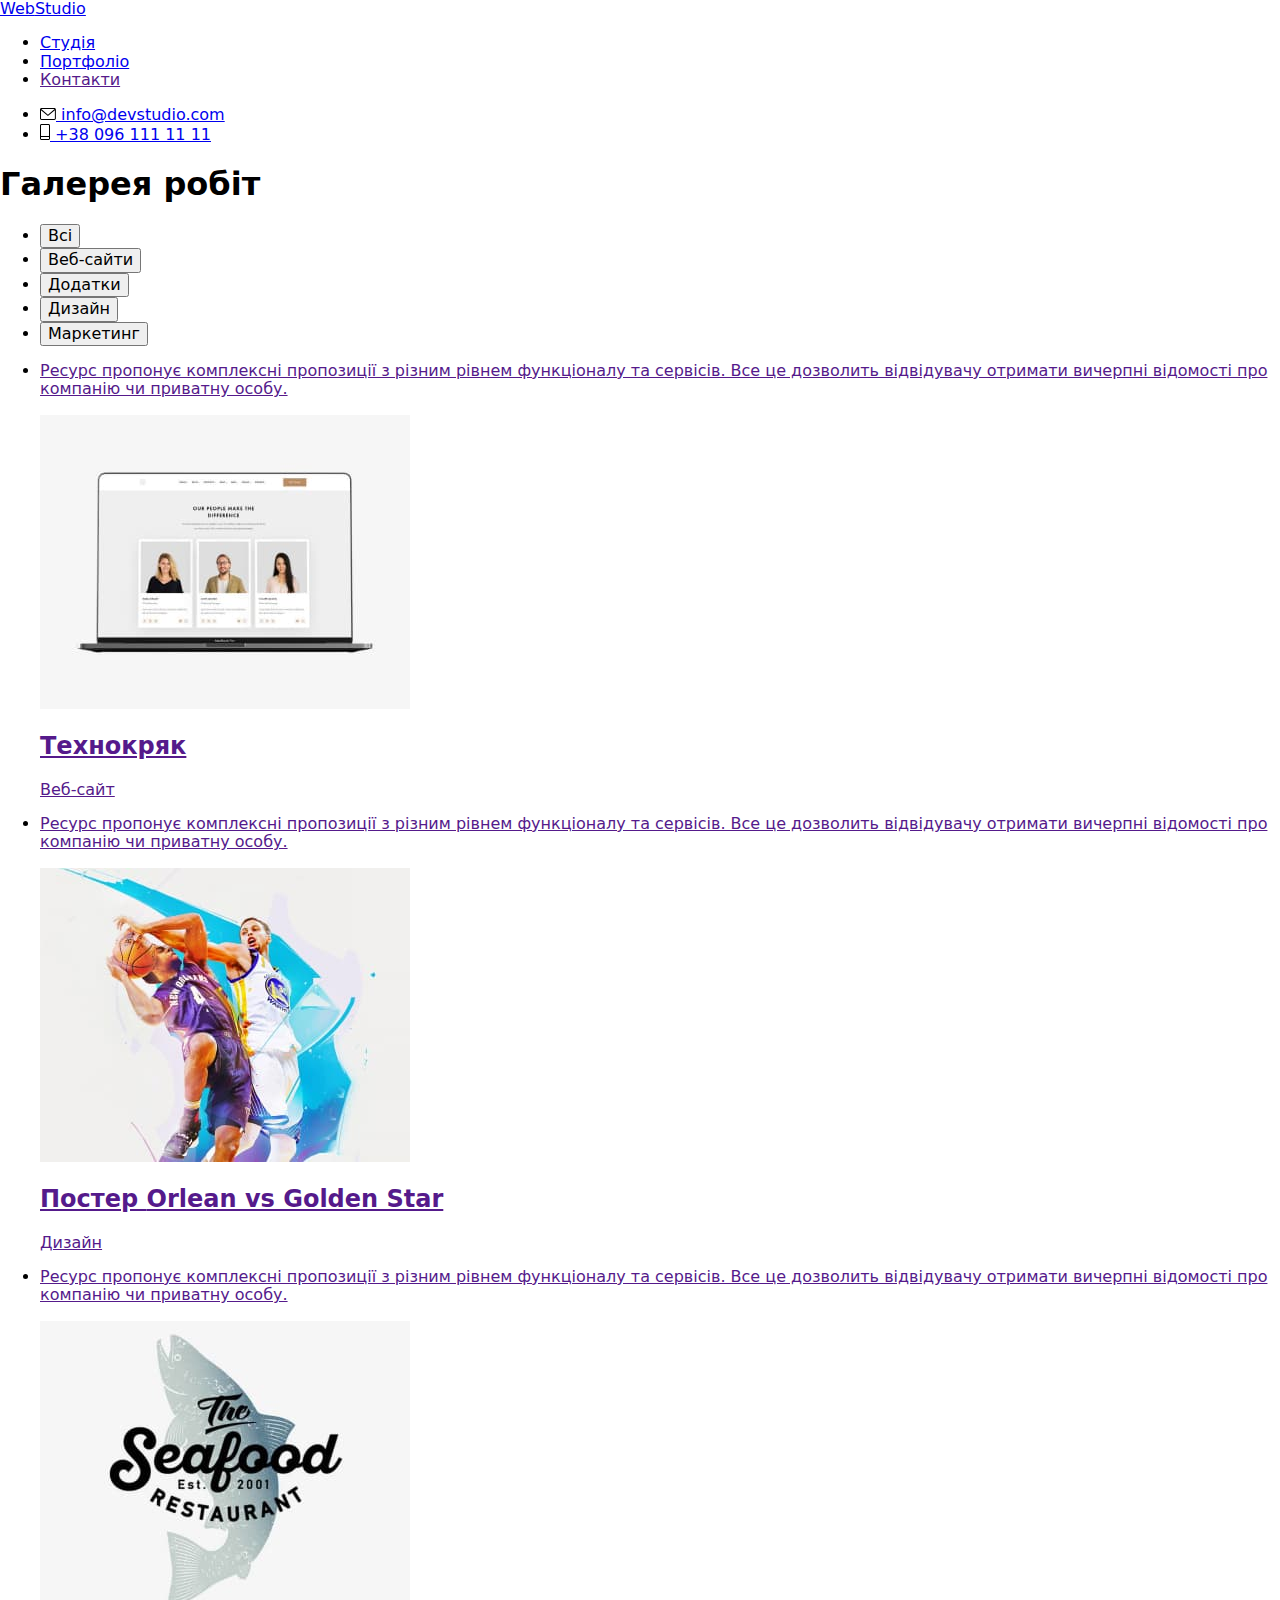
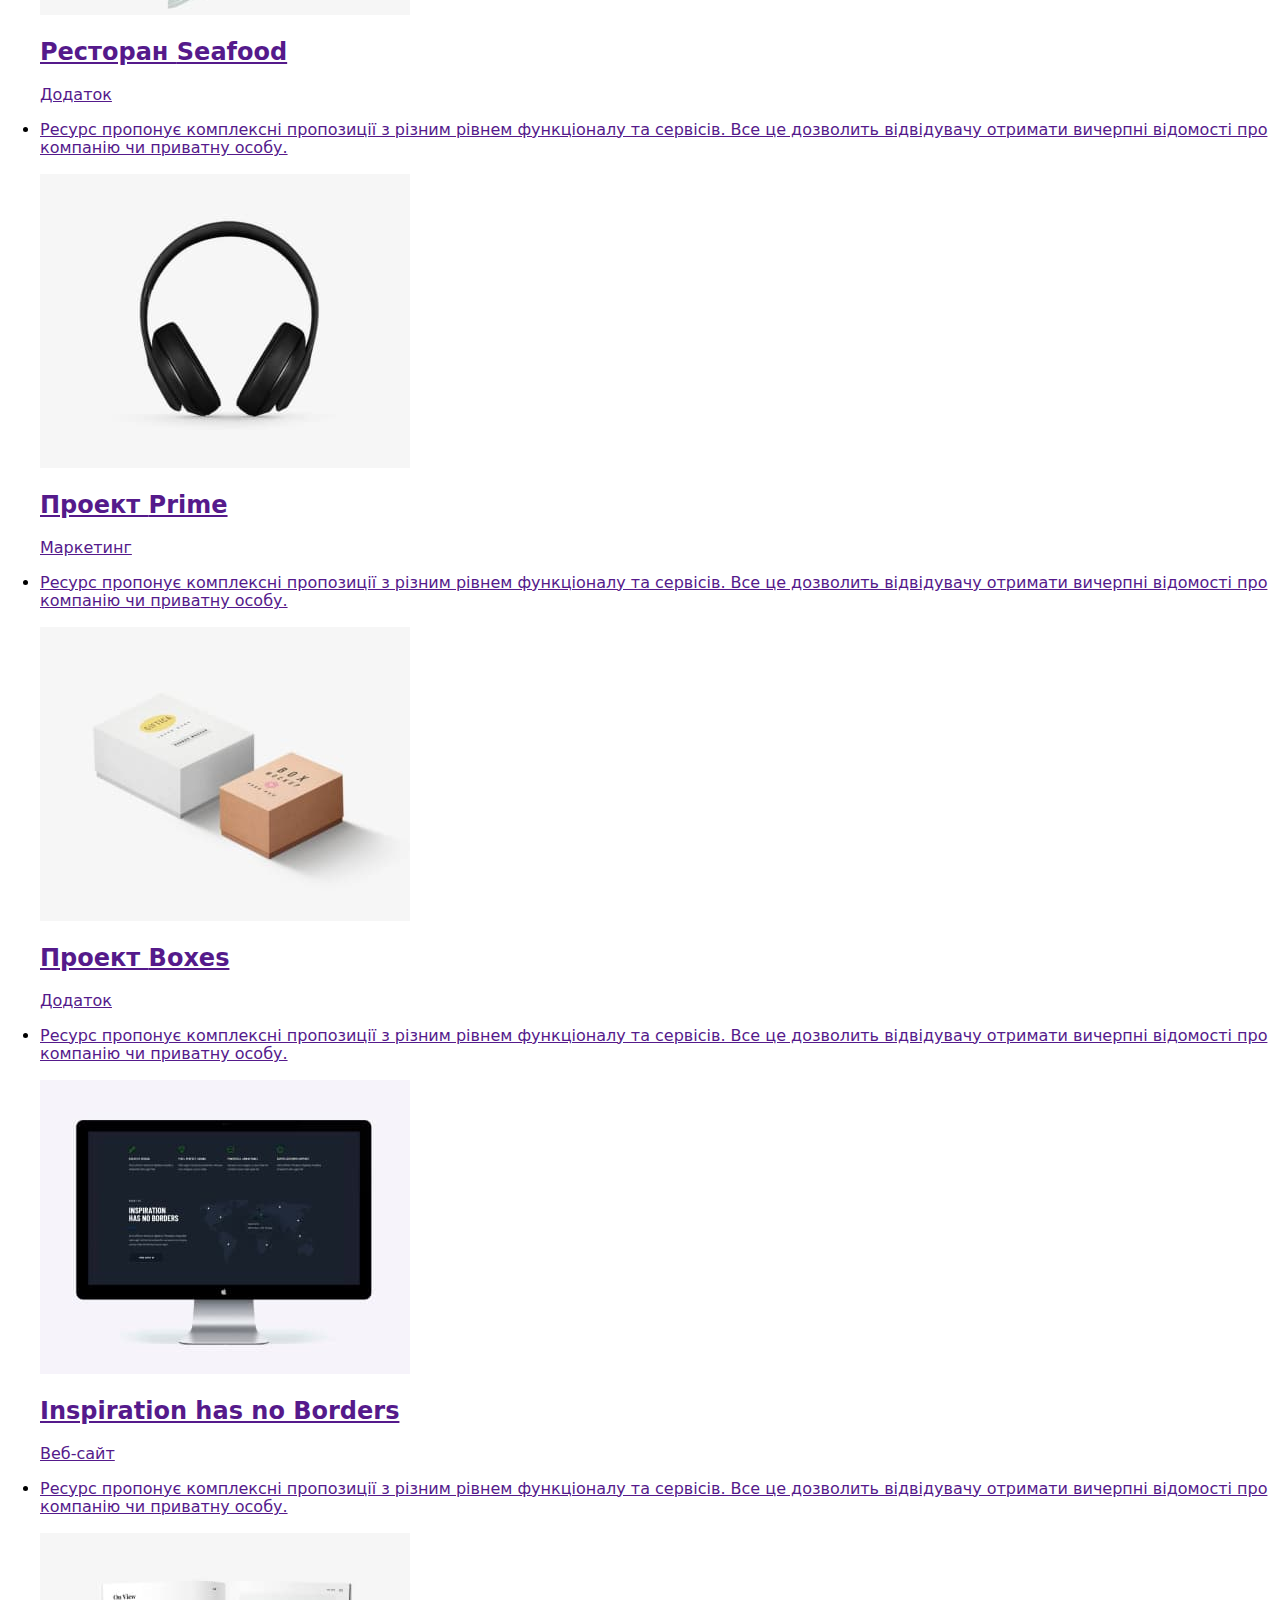
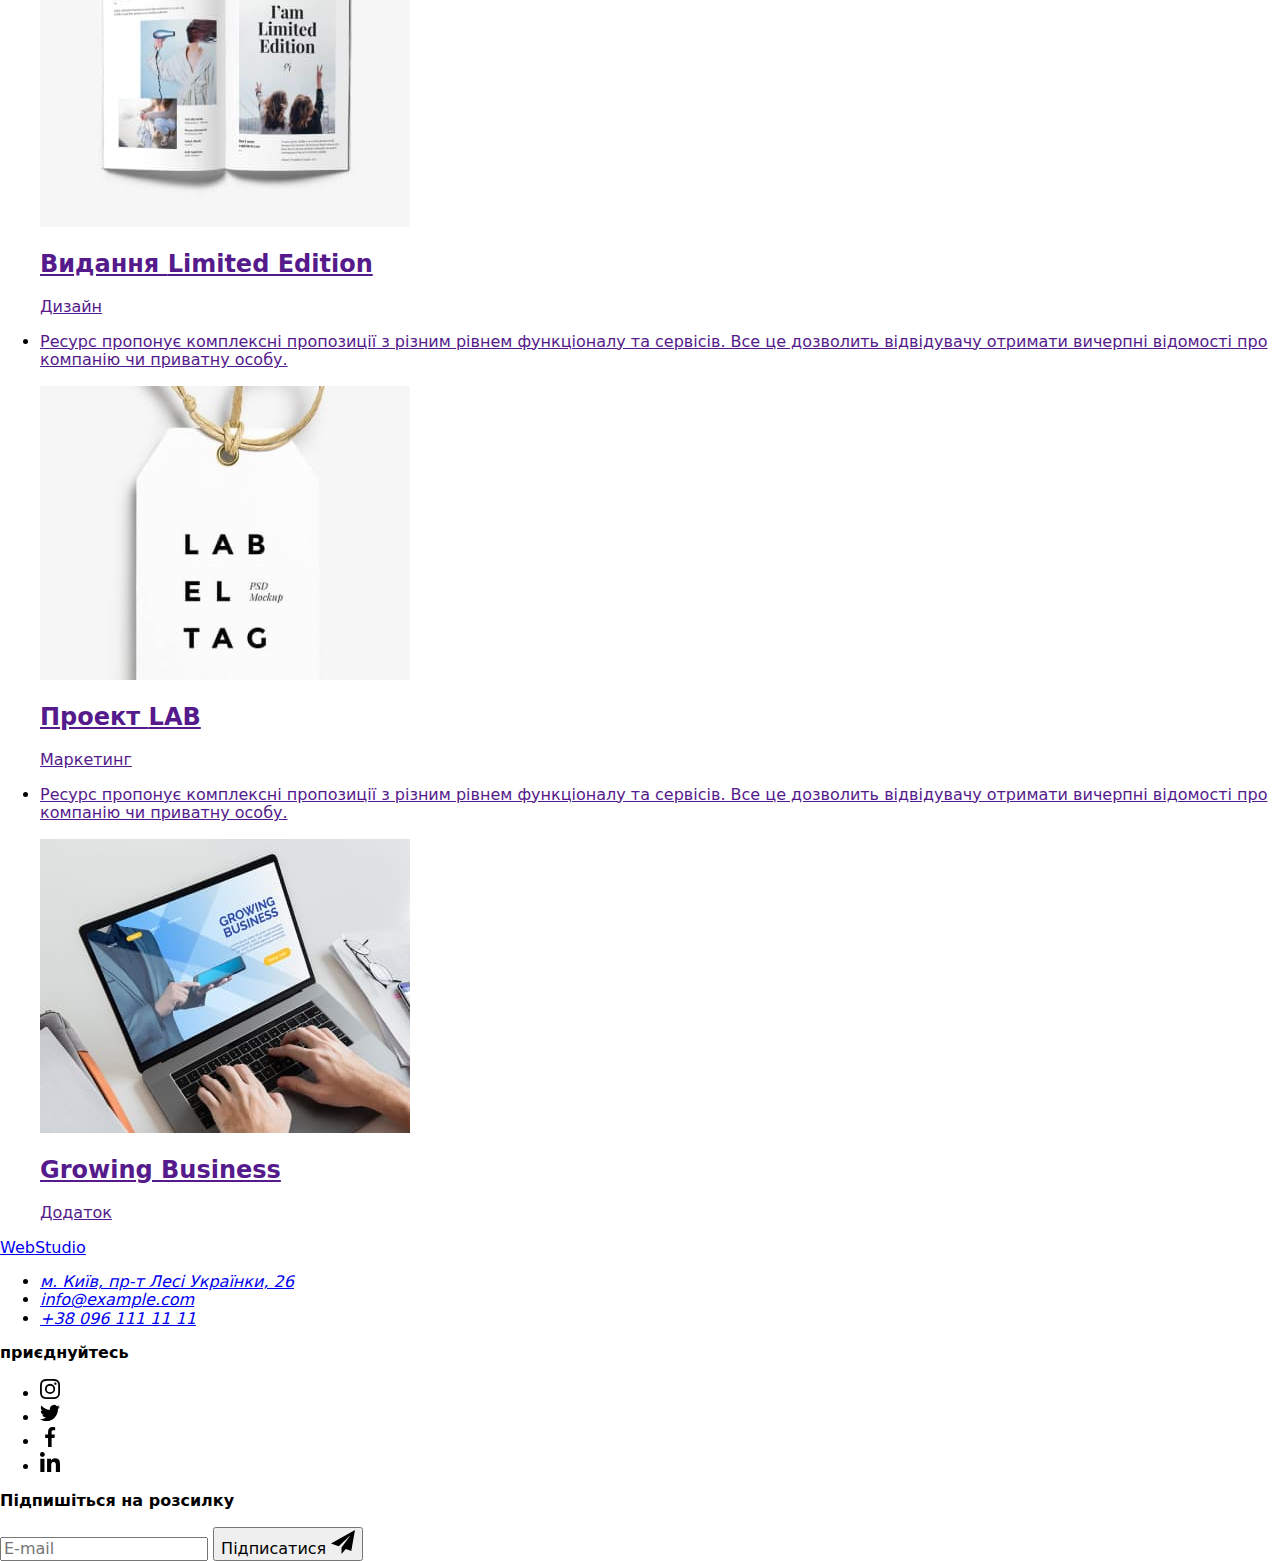
==== portfolio.html @ 555bd8f6 "add scss" ====
<!DOCTYPE html>
<html lang="uk">
<head>
    <meta charset="UTF-8">
    <meta http-equiv="X-UA-Compatible" content="IE=edge">
    <meta name="viewport" content="width=device-width, initial-scale=1.0">
    <title>Document</title>
    <link href="https://fonts.googleapis.com/css2?family=Raleway:wght@700&family=Roboto:wght@400;500;700;900&display=swap" rel="stylesheet">
    <link rel="stylesheet" href="https://cdnjs.cloudflare.com/ajax/libs/modern-normalize/1.1.0/modern-normalize.min.css">
    <link rel="stylesheet" href="./dist/css/main.min.css"/>
</head>
<body>
    <header class="site-header">
        <div class="site-header__container">
    
            <a href="./index.html" class="logo"><span class="logo__first-part" lang="en">Web</span>Studio</a>
            <nav class="site-nav">
                <ul class="site-nav__list">
                    <li class="site-nav__item"> <a class="site-nav__link"
                            href="./index.html">Студія</a></li>
                    <li class="site-nav__item"> <a class="site-nav__link site-nav__link--current " href="./portfolio.html">Портфоліо</a></li>
                    <li class="site-nav__item"> <a class="site-nav__link" href="">Контакти</a></li>
                </ul>
            </nav>
            <ul class="site-header__contacts list">
                <li class="site-header__item">
                    <a class="site-header__contact" href="mailto:info@devstudio.com" lang="en">
                        <svg class="site-header__mail-svg" width="16" height="12">
                            <use href="./images/icons-svg.svg#icon-letter"> </use>
                        </svg>
                        info@devstudio.com</a>
                </li>
                <li class="site-header__item">
                    <a class="site-header__contact" href="tel:+380961111111">
                        <svg class="site-header__phone-svg" width="10" height="16">
                            <use href="./images/icons-svg.svg#icon-phone"></use>
    
                        </svg>
                        +38 096 111 11 11</a>
                </li>
            </ul>
        </div>
    
    </header>
    <main>
        <section class="portfolio">
            <div class="portfolio__container">
                <h1 class=visually-hidden>Галерея робіт</h1>
                <ul class="portfolio__button-list">
                    <li class="portfolio__button"><button type="button" class="portfolio__filter-button">Всі</button></li>
                    <li class="portfolio__button"><button type="button" class="portfolio__filter-button">Веб-сайти</button></li>
                    <li class="portfolio__button"><button type="button" class="portfolio__filter-button">Додатки</button></li>
                    <li class="portfolio__button"><button type="button" class="portfolio__filter-button">Дизайн</button></li>
                    <li class="portfolio__button"><button type="button" class="portfolio__filter-button">Маркетинг</button></li>
                </ul>
                <ul class="project__list ">
                    <li class="project">
                        <a href="" class="project__link ">
                            <div class="project__thumb">
                                <div class="project__overlay">
                                    <p class="project__cover">
                                        Ресурс пропонує комплексні пропозиції з різним рівнем функціоналу та сервісів. Все це дозволить
                                        відвідувачу отримати
                                        вичерпні відомості про компанію чи приватну особу.
                                    </p>
                                </div>
                                <img width="370" src="./images/portfolio1.jpg" alt="Веб-сайт Технокряк">
                            </div>
                            <div class="project__card-description">
                                <h2 class="project__title">Технокряк</h2>
                                <p class="project__description">Веб-сайт</p>
                            </div>
                        </a>
                    </li>
                    <li class="project">                        
                        <a href="" class="project__link">
                        <div class="project__thumb">
                            <div class="project__overlay">
                                <p class="project__cover">
                                    Ресурс пропонує комплексні пропозиції з різним рівнем функціоналу та сервісів. Все це дозволить відвідувачу отримати
                                    вичерпні відомості про компанію чи приватну особу.
                                </p>
                            </div>
                        <img width="370" src="./images/portfolio2.jpg" alt="Дизайн постера New Orlean vs Golden Star">    
                        </div>
                        <div class="project__card-description">
                            <h2 class="project__title">Постер  <span lang="en"> Orlean vs Golden Star </span></h2>
                            <p class="project__description">Дизайн</p>
                        </div>
                        </a>
                    </li>
                    <li class="project">
                        <a href="" class="project__link link">
                            <div class="project__thumb">
                                <div class="project__overlay">
                                    <p class="project__cover">
                                        Ресурс пропонує комплексні пропозиції з різним рівнем функціоналу та сервісів. Все це дозволить відвідувачу отримати
                                        вичерпні відомості про компанію чи приватну особу.
                                    </p>
                                </div>
                        <img width="370" src="./images/portfolio3.jpg" alt="Додаток ресторану Seafood">
                        </div>
                        <div class="project__card-description">
                            <h2 class="project__title">Ресторан <span lang="en">Seafood </span></h2>
                            <p class="project__description">Додаток</p>
                        </div>
                        </a>                    
                    </li>
                    <li class="project">
                        <a href="" class="project__link link">
                            <div class="project__thumb">
                                <div class="project__overlay">
                                    <p class="project__cover">
                                        Ресурс пропонує комплексні пропозиції з різним рівнем функціоналу та сервісів. Все це дозволить відвідувачу отримати
                                        вичерпні відомості про компанію чи приватну особу.
                                    </p>
                                </div>
                        <img width="370" src="./images/portfolio4.jpg" alt="Маркетинг проекту Prime">
                        </div>
                        <div class="project__card-description">
                            <h2 class="project__title">Проект <span lang="en"> Prime </span></h2>
                            <p class="project__description">Маркетинг</p>
                        </div>
                        </a>                    
                    </li>
                    <li class="project">
                        <a href="" class="project__link link">
                            <div class="project__thumb">
                                <div class="project__overlay">
                                    <p class="project__cover">
                                        Ресурс пропонує комплексні пропозиції з різним рівнем функціоналу та сервісів. Все це дозволить відвідувачу отримати
                                        вичерпні відомості про компанію чи приватну особу.
                                    </p>
                                </div>
                        <img width="370" src="./images/portfolio5.jpg" alt="Додаток проекту Boxes">
                        </div>
                        <div class="project__card-description">
                            <h2 class="project__title">Проект <span lang="en">Boxes </span></h2>
                            <p class="project__description">Додаток</p>
                        </div>
                        </a>                    
                    </li>
                    <li class="project">
                        <a href="" class="project__link link">
                            <div class="project__thumb">
                                <div class="project__overlay">
                                    <p class="project__cover">
                                        Ресурс пропонує комплексні пропозиції з різним рівнем функціоналу та сервісів. Все це дозволить відвідувачу отримати
                                        вичерпні відомості про компанію чи приватну особу.
                                    </p>
                                </div>
                        <img width="370" src="./images/portfolio6.jpg" alt="Веб-сайт Inspiration has no Borders">
                        </div>
                        <div class="project__card-description">
                            <h2 class="project__title" lang="en">Inspiration has no Borders</h2>
                            <p class="project__description">Веб-сайт</p>
                        </div>
                        </a>                    
                    </li>
                    <li class="project">
                        <a href="" class="project__link link">
                            <div class="project__thumb">
                                <div class="project__overlay">
                                    <p class="project__cover">
                                        Ресурс пропонує комплексні пропозиції з різним рівнем функціоналу та сервісів. Все це дозволить відвідувачу отримати
                                        вичерпні відомості про компанію чи приватну особу.
                                    </p>
                                </div>
                        <img width="370" src="./images/portfolio7.jpg" alt="Дизайн видання Limited Edition">
                        </div>
                        <div class="project__card-description">
                            <h2 class="project__title">Видання <span lang="en">Limited Edition </span></h2>
                            <p class="project__description">Дизайн</p>
                        </div>
                        </a>                    
                    </li>
                    <li class="project">
                        <a href="" class="project__link link">
                            <div class="project__thumb">
                                <div class="project__overlay">
                                    <p class="project__cover">
                                        Ресурс пропонує комплексні пропозиції з різним рівнем функціоналу та сервісів. Все це дозволить відвідувачу отримати
                                        вичерпні відомості про компанію чи приватну особу.
                                    </p>
                                </div>
                        <img width="370" src="./images/portfolio8.jpg" alt="Маркетинг проекту LAB">
                        </div>
                        <div class="project__card-description">
                            <h2 class="project__title">Проект <span lang="en"> LAB</span></h2>
                            <p class="project__description">Маркетинг</p>
                        </div>
                        </a>                    
                    </li>
                    <li class="project">
                        <a href="" class="project__link link">
                            <div class="project__thumb">
                                <div class="project__overlay">
                                    <p class="project__cover">
                                        Ресурс пропонує комплексні пропозиції з різним рівнем функціоналу та сервісів. Все це дозволить відвідувачу отримати
                                        вичерпні відомості про компанію чи приватну особу.
                                    </p>
                                </div>
                        <img width="370" src="./images/portfolio9.jpg" alt="Додаток Growing Business">
                        </div>
                        <div class="project__card-description">
                            <h2 class="project__title" lang="en">Growing Business</h2>
                            <p class="project__description">Додаток</p>
                        </div>
                        </a>                    
                    </li>
                </ul>
            </div>
            
        </section>   
    </main>
<footer class="footer__section">
    <div class=" footer__container">
        <div class="footer__first-part">
            <a href="./index.html" class="footer__logo" lang="en"><span class="logo__first">Web</span>Studio</a>

            <address class="footer__address">
                <ul class="footer__contacts">
                    <li class="footer__item"><a class="footer__contact footer__contact--white"
                            href="https://bit.ly/3pXMvUd" target="_blank" rel="noopener noreferrer">м. Київ, пр-т Лесі
                            Українки, 26</a> </li>
                    <li class="footer__item"><a class="footer__contact" href="mailto:info@devstudio.com"
                            lang="en">info@example.com</a> </li>
                    <li class="footer__item"><a class="footer__contact" href="tel:+380961111111">+38 096 111 11 11</a>
                    </li>
                </ul>
            </address>
        </div>
        <div class="footer__second-part">
            <p class="footer__slogan"><strong>
                    приєднуйтесь</strong>
            </p>
            <ul class="social-link__list ">
                <li class="social-link__item footer__social-link">
                    <a class=" social-link__link social-link__link--dark" href="">
                        <svg class=" social-link__icon social-link__icon--dark" width="20" height="20">
                            <use href="./images/icons-svg.svg#icon-instagram"></use>
                        </svg>
                    </a>
                </li>
                <li class="social-link__item footer__social-link">
                    <a class=" social-link__link social-link__link--dark" href="">
                        <svg class="social-link__icon social-link__icon--dark " width="20" height="20">
                            <use href="./images/icons-svg.svg#icon-twitter"></use>
                        </svg>
                    </a>
                </li>
                <li class="social-link__item footer__social-link">
                    <a class=" social-link__link social-link__link--dark" href="">
                        <svg class="social-link__icon social-link__icon--dark" width="20" height="20">
                            <use href="./images/icons-svg.svg#icon-facebook"></use>
                        </svg>
                    </a>
                </li>
                <li class="social-link__item footer__social-link">
                    <a class="social-link__link social-link__link--dark" href="">
                        <svg class="social-link__icon social-link__icon--dark" width="20" height="20">
                            <use href="./images/icons-svg.svg#icon-linkedin"></use>
                        </svg>
                    </a>
                </li>
            </ul>
        </div>
        <div class="footer__third-part">
            <p class="form__slogan"> <strong> Підпишіться на розсилку</strong> </p>
            <form class="footer__form" autocomplete="on" novalidate>
                <input autocomplete="email" class="form__placeholder" type="email-subscribe" placeholder="E-mail"
                    required />
                <button type="submit" class="form__button">Підписатися
                    <svg class="form__icon" width="24" height="24">
                        <use href="./images/icons-svg.svg#icon-icon-send"></use>
                    </svg>

                </button>
            </form>
        </div>



    </div>


</footer>
    
</body>
</html>
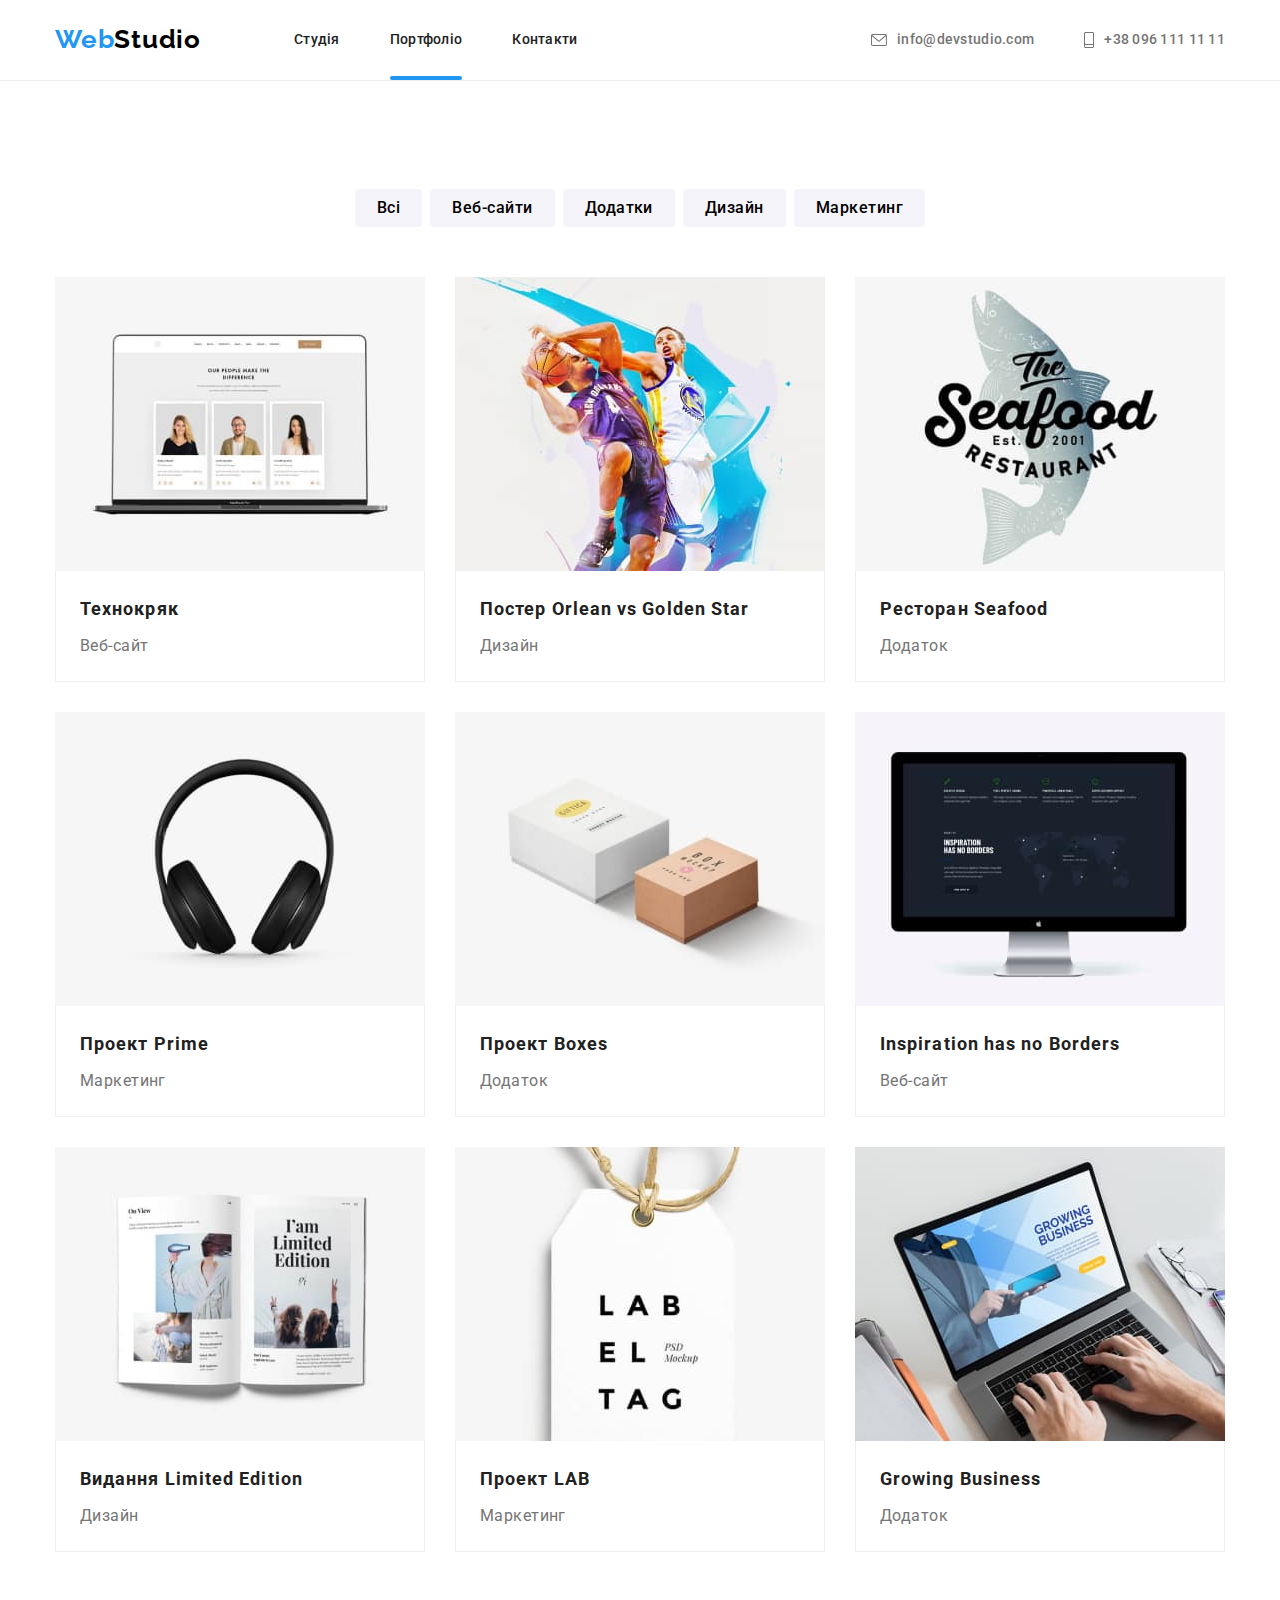
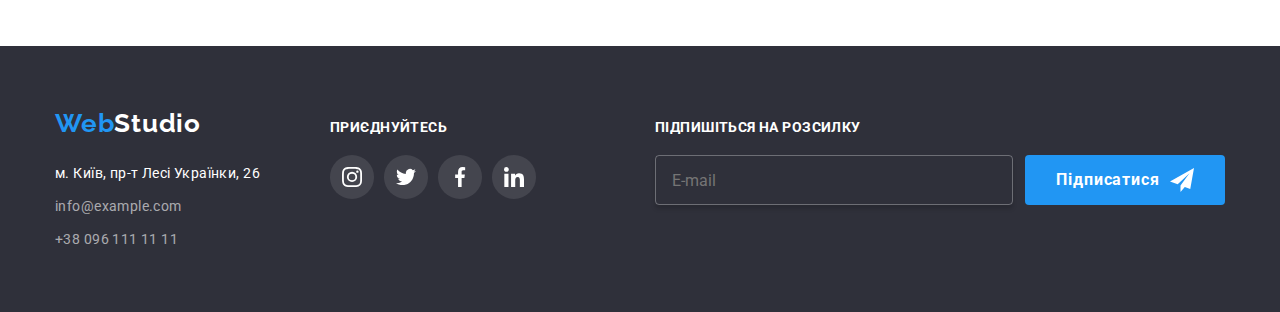
==== commit 2498fa11: "changed way" ====
--- a/portfolio.html
+++ b/portfolio.html
@@ -7,7 +7,7 @@
     <title>Document</title>
     <link href="https://fonts.googleapis.com/css2?family=Raleway:wght@700&family=Roboto:wght@400;500;700;900&display=swap" rel="stylesheet">
     <link rel="stylesheet" href="https://cdnjs.cloudflare.com/ajax/libs/modern-normalize/1.1.0/modern-normalize.min.css">
-    <link rel="stylesheet" href="./dist/css/main.min.css"/>
+    <link rel="stylesheet" href="./css/main.min.css"/>
 </head>
 <body>
     <header class="site-header">
@@ -213,7 +213,7 @@
             
         </section>   
     </main>
-<footer class="footer__section">
+<footer class="footer">
     <div class=" footer__container">
         <div class="footer__first-part">
             <a href="./index.html" class="footer__logo" lang="en"><span class="logo__first">Web</span>Studio</a>
--- a/css/main.min.css
+++ b/css/main.min.css
@@ -0,0 +1 @@
+body{color:#757575;background-color:#fff;font-family:Roboto,sans-serif;letter-spacing:.03em;font-size:14px}h1,h2,h3,h4,h5,h6,p{margin:0}img{display:block;max-width:100%;height:auto}.site-header{border-bottom:solid 1px #ececec}.site-header__container{width:1200px;padding-left:15px;padding-right:15px;margin:0 auto;display:flex;align-items:center}.site-header__mail-svg{width:16px;height:12px;fill:currentColor;margin-right:10px}.site-header__phone-svg{width:10px;height:16px;fill:currentColor;margin-right:10px}.site-header__contacts{display:flex;margin:0;margin-left:auto;color:#757575;list-style:none;padding-left:0}.site-header__contact{display:inline-flex;padding-top:32px;padding-bottom:32px;align-items:center;color:#757575;-webkit-text-decoration-line:none;text-decoration-line:none;list-style:none;font-weight:500;line-height:1.14;letter-spacing:.02em;transition:color 250ms cubic-bezier(0.4, 0, 0.2, 1)}.site-header__contact:hover,.site-header__contact:focus{color:#2196f3}.site-header__item:not(:last-child){margin-right:50px}.logo{display:inline-block;-webkit-text-decoration-line:none;text-decoration-line:none;color:#000;font-family:Raleway,sans-serif;font-weight:700;font-size:26px;line-height:1.2;letter-spacing:.03em;margin-top:24px;margin-bottom:25px}.logo__first-part{color:#2196f3}.site-nav{margin-left:93px}.site-nav__list{display:flex;color:#212121;font-weight:500;line-height:1.14;letter-spacing:.02em;list-style:none;padding-left:0;margin:0}.site-nav__item:not(:last-child){margin-right:50px}.site-nav__link{display:block;padding-top:32px;padding-bottom:32px;color:#212121;font-size:14px;letter-spacing:.02em;font-weight:500;transition:color 250ms cubic-bezier(0.4, 0, 0.2, 1);text-decoration:none}.site-nav__link:hover,.site-nav__link:focus{color:#2196f3}.site-nav__link--current{display:block;position:relative;padding-top:32px;padding-bottom:32px;color:var(--accent-color)}.site-nav__link--current::after{content:"";position:absolute;bottom:0;left:0;display:block;width:100%;height:4px;border-radius:2px;background-color:#2196f3}.site-hero__overlay{background-image:linear-gradient(to right, rgba(47, 48, 58, 0.4), rgba(47, 48, 58, 0.4)),url("/images/hero-bacground-img.jpg");height:600px;max-width:1600px;margin-left:auto;margin-right:auto;background-position:center;background-size:cover;background-repeat:no-repeat}.site-hero__container{text-align:center;padding-top:200px;padding-bottom:200px;width:1200px;padding-left:15px;padding-right:15px;margin:0 auto}.site-hero__title{color:#fff;font-size:44px;font-weight:900;line-height:1.36;letter-spacing:.06em;text-align:center;text-transform:uppercase;width:696px;margin:0 auto}.site-hero__button{color:#fff;background-color:#2196f3;font-size:16px;font-weight:700;line-height:1.88;font-family:inherit;cursor:pointer;letter-spacing:.06em;display:inline-block;min-width:200px;padding:10px 32px;text-align:center;border-radius:4px;border:none;margin-top:30px;box-shadow:0px 4px 4px 0px rgba(0,0,0,.15);transition:background-color 250ms cubic-bezier(0.4, 0, 0.2, 1)}.site-hero__button:hover,.site-hero__button:focus{background-color:#188ce8}.benefits__section{padding-top:94px;padding-bottom:94px;display:flex}.benefits__container{width:1200px;padding-left:15px;padding-right:15px;margin:0 auto}.benefits__title{color:#212121;font-size:36px;line-height:1.16;text-align:center;margin-bottom:50px;position:absolute;width:1px;height:1px;margin:-1px;border:0;padding:0;white-space:nowrap;-webkit-clip-path:inset(100%);clip-path:inset(100%);clip:rect(0 0 0 0);overflow:hidden}.benefits__text-list{margin:0;padding:0;display:flex;list-style:none}.benefits__item{display:block;flex-basis:270px}.benefits__item:not(:last-child){margin-right:30px}.benefits__text{text-align:left;line-height:1.7;margin:0;font-size:14px}.benefits__icon{display:flex;height:120px;background-color:#f5f4fa;justify-content:center;align-items:center;border-radius:4px;background-size:cover}.benefits__subtitle{color:#212121;line-height:1.14;text-transform:uppercase;font-size:14px;margin-bottom:10px;margin-top:30px}.backdrop{position:fixed;top:0;left:0;width:100%;height:100%;background-color:rgba(0,0,0,.2);opacity:1;transition:opacity 250ms cubic-bezier(0.4, 0, 0.2, 1);z-index:999}.backdrop--is-hidden{opacity:0;visibility:hidden;pointer-events:none}.backdrop--is-hidden .modal{transform:translate(-50%, -50%) scale(0.5)}.modal{position:absolute;top:50%;left:50%;transform:translate(-50%, -50%) scale(1);transition:transform 250ms cubic-bezier(0.4, 0, 0.2, 1);z-index:3;width:521px;height:581px;background-color:#fff;padding:40px;border-radius:4px;box-shadow:0px 2px 1px 0px rgba(0,0,0,.2),0px 1px 1px 0px rgba(0,0,0,.14),0px 1px 3px 0px rgba(0,0,0,.12)}.modal__button-close{position:absolute;right:8px;top:8px;width:30px;height:30px;border-radius:50%;cursor:pointer;border-color:rgba(0,0,0,.1);background-color:#fff}.modal__button-icon{position:absolute;fill:var(--black-color);left:50%;top:50%;transform:translate(-50%, -50%);transition:fill 250ms var(--timing-function)}.modal__button-icon:hover,.modal__button-icon:focus{fill:#2196f3}.modal__name{font-weight:700;font-size:20px;line-height:1.17;text-align:center;color:#212121;margin:0;margin-bottom:12px}.modal__label{display:block;margin-bottom:4px;font-size:12px;line-height:1.17;letter-spacing:.01em}.modal__form{position:relative;margin-bottom:10px}.modal__form:focus-within .modal__icon,.modal__form:hover .modal__icon{fill:#2196f3}.modal__icon{position:absolute;left:12px;top:11px;fill:#212121;transition:fill 250ms var(--timing-function)}.modal__input{padding:0;width:100%;height:40px;padding-left:42px;border-radius:4px;border:solid 1px rgba(33,33,33,.2);transition:border-color 250ms cubic-bezier(0.4, 0, 0.2, 1);outline:none}.modal__input:hover,.modal__input:focus{border:1px solid #2196f3}.modal__textarea{width:100%;padding:12px 16px;border-radius:4px;border:solid 1px rgba(33,33,33,.2);resize:none;margin-bottom:20px;height:120px;outline:none;transition:border-color 250ms cubic-bezier(0.4, 0, 0.2, 1)}.modal__textarea::-moz-placeholder{color:rgba(117,117,117,.5)}.modal__textarea:-ms-input-placeholder{color:rgba(117,117,117,.5)}.modal__textarea::placeholder{color:rgba(117,117,117,.5)}.modal__textarea:focus,.modal__textarea:hover{border:1px solid #2196f3}.modal__checkbox{position:absolute;clip:rect(0 0 0 0);width:1px;height:1px;margin:-1px}.modal__checkbox:checked~.modal__check-box{background-color:#2196f3;background-image:url(/images/icon\ check.svg);background-size:contain;background-origin:border-box;border-color:rgba(0,0,0,0)}.modal__check-box{display:inline-block;width:16px;height:15px;border:solid 2px #212121;border-radius:3px;margin-right:8px;background-repeat:no-repeat;background-position:50% 50%;transition:bacground-image 250ms cubic-bezier(0.4, 0, 0.2, 1) delay 250ms,border-color 250ms cubic-bezier(0.4, 0, 0.2, 1)}.modal__checkbox .modal__checkbox-label{display:flex;justify-content:center;text-align:center}.modal__link{color:#2196f3;text-decoration:none}.modal__link-container{position:relative}.modal__link::after{content:"";position:absolute;bottom:0;left:0;display:block;width:100%;height:1px;border-radius:2px;background-color:#2196f3}.modal__submit-button{display:flex;min-width:200px;padding:12px 52px;justify-content:center;align-items:center;margin-top:30px;margin-left:auto;margin-right:auto;color:#fff;background-color:#2196f3;font-size:16px;font-weight:700;line-height:1.88;letter-spacing:.06em;border-radius:4px;border:none;box-shadow:0px 4px 4px 0px rgba(0,0,0,.15);transition:background-color 250ms cubic-bezier(0.4, 0, 0.2, 1);cursor:pointer}.modal__submit-button:hover,.modal__submit-button:focus{background-color:#188ce8}.work{padding-top:0;padding-bottom:94px}.work__container{width:1200px;padding-left:15px;padding-right:15px;margin:0 auto}.work__title{color:#212121;font-size:36px;line-height:1.16;text-align:center;margin:0;margin-bottom:50px}.work__list{display:flex;margin:0;padding:0;list-style:none}.work__item{flex-basis:370px;position:relative}.work__item:not(:last-child){margin-right:30px}.work__description{position:absolute;display:flex;justify-content:center;align-items:center;bottom:0;left:0;width:100%;background-color:rgba(47,48,58,.8);height:70px;color:#fff;text-transform:uppercase;line-height:1.17;font-weight:700;margin:0}.team{background-color:#f5f4fa;padding-top:94px;padding-bottom:94px}.team__container{width:1200px;padding-left:15px;padding-right:15px;margin:0 auto}.team__section-title{color:#212121;font-size:36px;line-height:1.16;text-align:center;margin:0;margin-bottom:50px}.team__list{display:flex;margin:0;padding:0;list-style:none}.team__item:not(:last-child){margin-right:30px;flex-basis:270px;border-bottom-left-radius:4px;border-bottom-right-radius:4px}.team__description{padding-top:30px;padding-bottom:30px;text-align:center;padding-left:32px;padding-right:32px}.team__item{background-color:#fff;max-width:270px;box-shadow:0px 2px 1px 0px rgba(0,0,0,.2),1px 0px 1px 0px rgba(0,0,0,.14),0px 1px 3px 0px rgba(0,0,0,.12)}.team__name{color:#212121;font-size:16px;font-weight:500;line-height:1.18;margin:0;margin-bottom:10px}.team__profession{font-size:16px;line-height:1.18;margin:0;margin-bottom:16px}.social-link__list{display:flex;justify-content:space-between;margin:0;padding:0;list-style:none}.social-link__link{width:44px;height:44px;display:flex;justify-content:center;color:#afb1b8;align-items:center;border-radius:50%;transition:background-color 250ms cubic-bezier(0.4, 0, 0.2, 1),color 250ms cubic-bezier(0.4, 0, 0.2, 1)}.social-link__link--dark{background-color:rgba(255,255,255,.1)}.social-link__link:hover,.social-link__link:focus{background-color:#2196f3}.social-link__link:hover,.social-link__link:focus{background-color:#2196f3;color:#fff}.social-link__icon{fill:currentColor}.social-link__icon--dark{fill:#fff}.client{padding-top:94px;padding-bottom:94px}.client__container{width:1200px;padding-left:15px;padding-right:15px;margin:0 auto}.client__title{margin:0;color:#212121;font-size:36px;line-height:1.16;text-align:center;margin-bottom:50px}.clients__list{display:flex;list-style:none;margin:0;padding:0}.client__item:not(:last-child){margin-right:30px}.client__thumb{width:170px;height:92px;border:1px solid var(--icons-color);border-radius:4px;display:inline-block;justify-content:center}.client__icon{width:106px;fill:currentColor}.client__link{min-width:170px;height:92px;border:1px solid #afb1b8;border-radius:4px;display:flex;justify-content:center;align-items:center;color:#afb1b8;transition:color 250ms cubic-bezier(0.4, 0, 0.2, 1),border-color 250ms cubic-bezier(0.4, 0, 0.2, 1)}.client__link:hover,.client__link:focus{color:#2196f3;border-color:#2196f3}.footer{background-color:#2f303a;padding-top:60px;padding-bottom:60px}.footer__container{display:flex;align-items:baseline;width:1200px;padding-left:15px;padding-right:15px;margin:0 auto}.footer__first-part{margin-right:70px}.footer__logo{color:#fff;font-family:Raleway,sans-serif;font-weight:700;font-size:26px;line-height:1.38;letter-spacing:.03em;text-decoration:none}.logo__first{color:#2196f3}.footer__item{display:block}.footer__item:not(:last-child){margin-bottom:9px}.footer__address{color:#fff;margin-top:20px;line-height:1.71;font-style:normal;transition:color 250ms cubic-bezier(0.4, 0, 0.2, 1)}.footer__address:nth-child(1){color:#fff}.footer__contacts{list-style:none;margin:0;padding:0}.footer__contact{color:rgba(255,255,255,.6);line-height:1.71;transition:color 250ms cubic-bezier(0.4, 0, 0.2, 1);text-decoration:none}.footer__contact:hover,.footer__contact:focus{color:#2196f3}.footer__contact--white{color:#fff}.footer__second-part{fill:#fff}.footer__slogan{text-transform:uppercase;color:#fff;line-height:1.17;margin-bottom:20px}.footer-social-link-list{display:flex}.footer__social-link:not(:last-child){margin-right:10px}.footer__third-part{margin-left:auto}.form__slogan{text-transform:uppercase;color:#fff;line-height:1.17;margin-bottom:20px}.footer__form{display:flex}.form__placeholder{display:block;text-align:left;padding:0;padding-left:16px;margin-right:12px;width:358px;height:50px;background-color:inherit;border:1px solid rgba(255,255,255,.3);color:rgba(255,255,255,.6);border-radius:4px;box-shadow:0px 4px 4px 0px rgba(0,0,0,.15);outline:none;font-size:16px}.form__button{display:flex;justify-content:center;align-items:center;width:200px;height:50px;padding:0;text-align:center;background-color:#2196f3;color:#fff;border-radius:4px;border:none;font-size:16px;font-weight:700;line-height:1.88;cursor:pointer;letter-spacing:.06em}.form__icon{fill:#fff;margin-left:10px}.portfolio{padding-top:94px;padding-bottom:94px}.portfolio__container{width:1200px;padding-left:15px;padding-right:15px;margin:0 auto}.visually-hidden{position:absolute;width:1px;height:1px;margin:-1px;border:0;padding:0;white-space:nowrap;-webkit-clip-path:inset(100%);clip-path:inset(100%);clip:rect(0 0 0 0);overflow:hidden}.portfolio__button-list{margin-bottom:50px;display:flex;justify-content:center;padding:0;list-style:none}.portfolio__button:not(:last-child){margin-right:8px}.portfolio__filter-button{background-color:#f5f4fa;color:#000;font-family:inherit;font-weight:500;font-size:16px;line-height:1.63;letter-spacing:.03em;cursor:pointer;padding:6px 22px;border-radius:4px;border:none;transition:background-color 250ms cubic-bezier(0.4, 0, 0.2, 1),color 250ms cubic-bezier(0.4, 0, 0.2, 1),box-shadow 250ms cubic-bezier(0.4, 0, 0.2, 1)}.portfolio__filter-button:not(:last-child){margin-right:22px}.portfolio__filter-button:hover,.portfolio__filter-button:focus{color:#fff;background-color:#2196f3;box-shadow:0px 2px 2px 0px rgba(0,0,0,.12),0px 1px 2px 0px rgba(0,0,0,.08),0px 3px 1px 0px rgba(0,0,0,.1)}.project__list{display:flex;flex-wrap:wrap;margin:0;padding:0;margin-right:-30px;margin-bottom:-30px;list-style:none}.project{margin-right:30px;margin-bottom:30px;flex-basis:370px}.project__link{text-decoration:none;display:block;transition:box-shadow 250ms cubic-bezier(0.4, 0, 0.2, 1)}.project__link:hover,.project__link:focus{box-shadow:1px 4px 6px 0px rgba(0,0,0,.16),0px 4px 4px 0px rgba(0,0,0,.06),0px 1px 1px 0px rgba(0,0,0,.12)}.project__link:hover .project__overlay,.project__link:focus .project__overlay{opacity:1;transform:translateY(0)}.project__thumb{position:relative;overflow:hidden}.project__overlay{display:block;position:absolute;width:100%;height:100%;left:0;top:0;background-color:rgba(33,150,243,.9);opacity:0;transition:transform 250ms cubic-bezier(0.4, 0, 0.2, 1),opacity 250ms cubic-bezier(0.4, 0, 0.2, 1);transform:translateY(100%)}.project__cover{padding:63px 24px;color:#fff;font-size:18px;line-height:1.5555555556;opacity:1}.project__card-description{padding-left:24px;padding-right:24px;padding-top:20px;padding-bottom:20px;border:solid 1px #eee;border-top:none}.project__title{color:#212121;font-size:18px;line-height:2;letter-spacing:.06em;background-color:#fff;margin-bottom:4px}.project__description{color:#757575;font-size:16px;line-height:1.87;background-color:#fff}/*# sourceMappingURL=main.min.css.map */